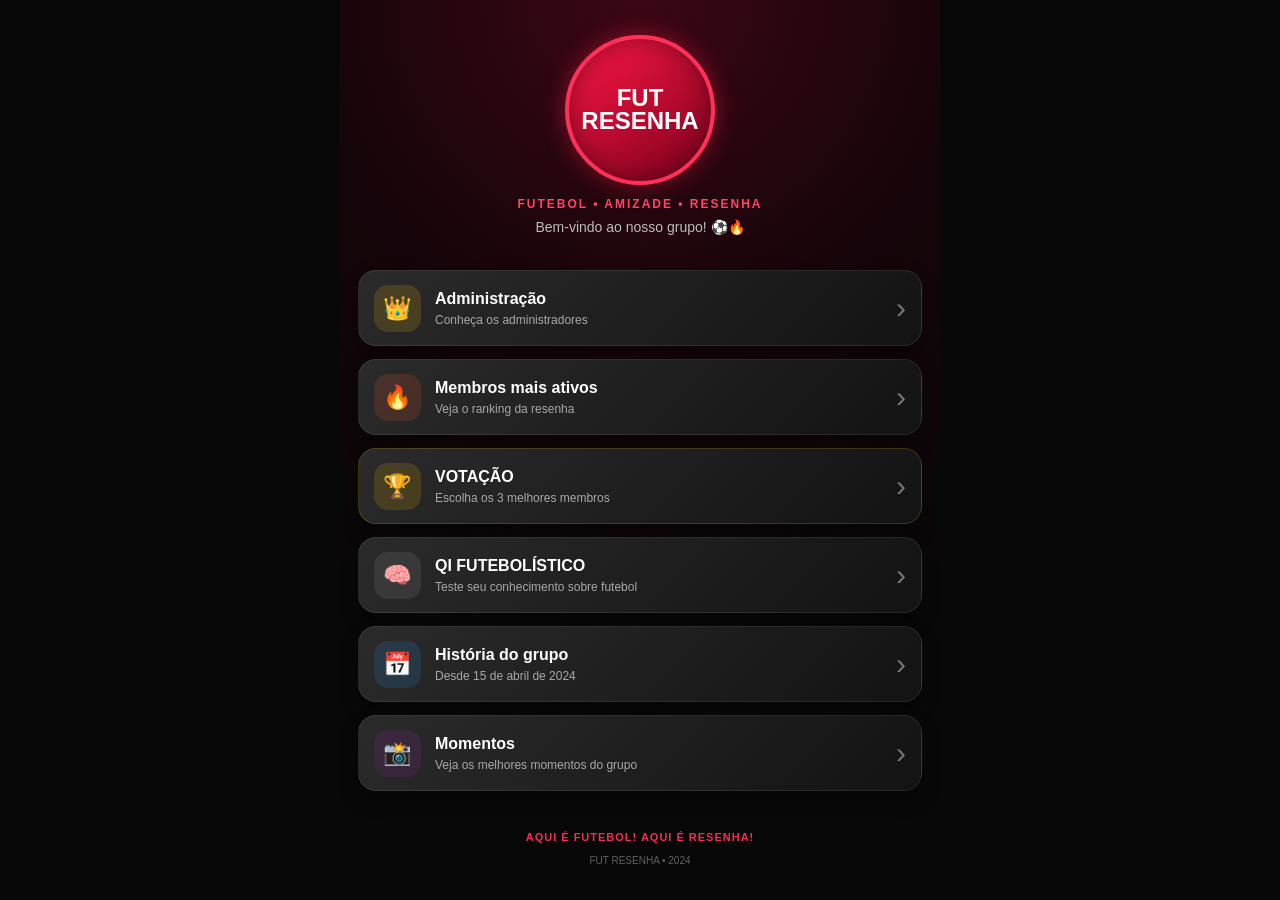
==== qi.html @ e3f07d03 "Create qi.html for QI Futebolistico section Added a new HTML file for the QI Futebolistico section, " ====
<!DOCTYPE html>
<html lang="pt-BR">
<head>
  <meta charset="UTF-8">
  <meta name="viewport" content="width=device-width, initial-scale=1.0">
  <title>FUT RESENHA</title>
  <link rel="stylesheet" href="style.css">
</head>

<body>

<div class="fut-page">

<header class="hero">

  <div class="logo-area">
    <div class="logo-placeholder">
      FUT<br>RESENHA
    </div>
  </div>

  <p class="subtitle">FUTEBOL • AMIZADE • RESENHA</p>

  <p class="welcome">
    Bem-vindo ao nosso grupo! ⚽🔥
  </p>

</header>

<main class="menu">

  <a class="menu-card admin" href="administracao.html">
    <span class="icon">👑</span>

    <div>
      <strong>Administração</strong>
      <small>Conheça os administradores</small>
    </div>

    <span class="arrow">›</span>
  </a>


  <a class="menu-card active" href="ativos.html">
    <span class="icon">🔥</span>

    <div>
      <strong>Membros mais ativos</strong>
      <small>Veja o ranking da resenha</small>
    </div>

    <span class="arrow">›</span>
  </a>


  <a
    class="menu-card voting"
    href="https://docs.google.com/forms/d/e/1FAIpQLSfeVWWFdoKGb5j1BT060ZwXlwQJOsMhaYoPtxOzcRHyYe3UgA/viewform?usp=dialog"
    target="_blank"
    rel="noopener noreferrer"
  >
    <span class="icon">🏆</span>

    <div>
      <strong>VOTAÇÃO</strong>
      <small>Escolha os 3 melhores membros</small>
    </div>

    <span class="arrow">›</span>
  </a>


  <!-- NOVO SISTEMA -->

  <a class="menu-card qi" href="qi.html">

    <span class="icon">🧠</span>

    <div>
      <strong>QI FUTEBOLÍSTICO</strong>
      <small>Teste seu conhecimento sobre futebol</small>
    </div>

    <span class="arrow">›</span>

  </a>


  <a class="menu-card history" href="historia.html">

    <span class="icon">📅</span>

    <div>
      <strong>História do grupo</strong>
      <small>Desde 15 de abril de 2024</small>
    </div>

    <span class="arrow">›</span>

  </a>


  <a class="menu-card moments" href="momentos.html">

    <span class="icon">📸</span>

    <div>
      <strong>Momentos</strong>
      <small>Veja os melhores momentos do grupo</small>
    </div>

    <span class="arrow">›</span>

  </a>

</main>

<footer>

  <strong>AQUI É FUTEBOL! AQUI É RESENHA!</strong>

  <span>FUT RESENHA • 2024</span>

</footer>

</div>

</body>
</html>
---- style.css ----
* {
  box-sizing: border-box;
}

body {
  margin: 0;
  padding: 0;
  background: #080808;
  color: #ffffff;
  font-family: Arial, Helvetica, sans-serif;
}

.fut-page {
  min-height: 100vh;
  width: 100%;
  max-width: 600px;
  margin: 0 auto;
  overflow: hidden;
  background:
    radial-gradient(circle at 50% 0%, #3b0714 0%, #16050a 35%, #080808 70%);
}

/* TOPO */

.hero {
  text-align: center;
  padding: 35px 20px 25px;
}

.logo-area {
  display: flex;
  justify-content: center;
  align-items: center;
  margin-bottom: 12px;
}

.logo-placeholder {
  width: 150px;
  height: 150px;
  border-radius: 50%;
  display: flex;
  justify-content: center;
  align-items: center;
  text-align: center;

  font-size: 24px;
  font-weight: 900;
  line-height: 0.95;

  background: linear-gradient(145deg, #ff1744, #7a001d);
  border: 4px solid #ff3158;
  box-shadow:
    0 0 25px rgba(255, 23, 68, 0.45),
    inset 0 0 25px rgba(0, 0, 0, 0.4);
}

.subtitle {
  margin: 12px 0 5px;
  font-size: 12px;
  font-weight: 800;
  letter-spacing: 2px;
  color: #ff4568;
}

.welcome {
  margin: 8px 0 0;
  font-size: 14px;
  color: #bdbdbd;
}

/* BOTÕES */

.menu {
  display: flex;
  flex-direction: column;
  gap: 13px;
  padding: 10px 18px 25px;
}

.menu-card {
  min-height: 76px;
  display: flex;
  align-items: center;
  gap: 14px;

  padding: 13px 15px;

  text-decoration: none;
  color: #ffffff;

  border-radius: 18px;
  border: 1px solid rgba(255,255,255,0.08);

  background: linear-gradient(
    135deg,
    rgba(45,45,45,0.95),
    rgba(20,20,20,0.95)
  );

  box-shadow: 0 8px 20px rgba(0,0,0,0.3);

  transition: transform 0.15s ease, border-color 0.15s ease;
}

.menu-card:active {
  transform: scale(0.97);
}

.menu-card:hover {
  border-color: rgba(255,255,255,0.2);
}

.icon {
  width: 47px;
  height: 47px;
  flex-shrink: 0;

  display: flex;
  justify-content: center;
  align-items: center;

  border-radius: 14px;

  font-size: 23px;

  background: rgba(255,255,255,0.08);
}

.menu-card div {
  flex: 1;
}

.menu-card strong {
  display: block;
  font-size: 16px;
  margin-bottom: 5px;
}

.menu-card small {
  display: block;
  font-size: 12px;
  color: #a9a9a9;
}

.arrow {
  font-size: 30px;
  color: #777;
}

/* CORES DOS CARDS */

.admin .icon {
  background: rgba(255, 193, 7, 0.15);
}

.active .icon {
  background: rgba(255, 87, 34, 0.15);
}

.voting .icon {
  background: rgba(255, 193, 7, 0.15);
}

.history .icon {
  background: rgba(33, 150, 243, 0.15);
}

.moments .icon {
  background: rgba(156, 39, 176, 0.15);
}

/* RODAPÉ */

footer {
  text-align: center;
  padding: 15px 20px 30px;
}

footer strong {
  display: block;
  font-size: 11px;
  letter-spacing: 1px;
  color: #ff3158;
  margin-bottom: 7px;
}

footer span {
  font-size: 10px;
  color: #666;
}

/* TELAS MUITO PEQUENAS */

@media (max-width: 360px) {

  .hero {
    padding-top: 25px;
  }

  .logo-placeholder {
    width: 125px;
    height: 125px;
    font-size: 20px;
  }

  .menu {
    padding-left: 12px;
    padding-right: 12px;
  }

  .menu-card strong {
    font-size: 14px;
  }
}

/* ================================
RANKING — MEMBROS MAIS ATIVOS
================================ */

.ranking {
width: 100%;
max-width: 600px;
margin: 25px auto;
padding: 0 18px;
box-sizing: border-box;
}

.ranking-card {
display: flex;
align-items: center;
gap: 15px;
background: rgba(255, 255, 255, 0.08);
border: 1px solid rgba(255, 255, 255, 0.12);
border-radius: 18px;
padding: 16px;
margin-bottom: 12px;
color: white;
box-shadow: 0 8px 20px rgba(0, 0, 0, 0.18);
}

.ranking-card.first {
transform: scale(1.02);
}

.position {
font-size: 32px;
min-width: 42px;
text-align: center;
}

.member-info {
display: flex;
flex-direction: column;
gap: 4px;
}

.member-info strong {
font-size: 18px;
}

.member-info small {
font-size: 13px;
opacity: 0.7;
}

.back-button {
display: block;
width: fit-content;
margin: 25px auto;
padding: 12px 20px;
border-radius: 14px;
text-decoration: none;
color: white;
background: rgba(255, 255, 255, 0.1);
border: 1px solid rgba(255, 255, 255, 0.15);
}

.back-button:hover {
background: rgba(255, 255, 255, 0.18);
}

@media (max-width: 480px) {
.ranking {
padding: 0 14px;
}

.ranking-card {
padding: 14px;
}

.position {
font-size: 28px;
}

.member-info strong {
font-size: 17px;
}
}

/* ================================
ADMINISTRAÇÃO
================================ */

.admins {
width: 100%;
max-width: 600px;
margin: 25px auto;
padding: 0 18px;
box-sizing: border-box;
}

.admin-card {
display: flex;
align-items: center;
gap: 15px;
padding: 17px;
margin-bottom: 12px;
border-radius: 18px;

background: rgba(255, 255, 255, 0.08);
border: 1px solid rgba(255, 255, 255, 0.12);

color: white;
box-shadow: 0 8px 20px rgba(0, 0, 0, 0.18);

transition: transform 0.2s ease, background 0.2s ease;
}

.admin-card:hover {
transform: translateY(-2px);
background: rgba(255, 255, 255, 0.13);
}

.admin-icon {
width: 42px;
height: 42px;

display: flex;
align-items: center;
justify-content: center;

border-radius: 50%;
background: rgba(255, 215, 0, 0.12);

font-size: 22px;
}

.admin-card strong {
font-size: 18px;
}

@media (max-width: 480px) {
.admins {
padding: 0 14px;
}

.admin-card {
padding: 14px;
}

.admin-card strong {
font-size: 17px;
}
}

/* ================================
HISTÓRIA DO GRUPO
================================ */

.history-content {
width: 100%;
max-width: 600px;
margin: 25px auto;
padding: 0 18px;
box-sizing: border-box;
}

.history-card {
display: flex;
align-items: flex-start;
gap: 15px;

padding: 18px;
margin-bottom: 14px;

border-radius: 18px;

background: rgba(255, 255, 255, 0.08);
border: 1px solid rgba(255, 255, 255, 0.12);

color: white;

box-shadow: 0 8px 20px rgba(0, 0, 0, 0.18);
}

.history-card.highlight {
align-items: center;
background: rgba(255, 215, 0, 0.10);
border: 1px solid rgba(255, 215, 0, 0.22);
}

.history-card.final {
margin-bottom: 5px;
}

.history-icon {
min-width: 42px;
height: 42px;

display: flex;
align-items: center;
justify-content: center;

border-radius: 50%;

background: rgba(255, 255, 255, 0.08);

font-size: 22px;
}

.history-card h2 {
margin: 0 0 7px;
font-size: 19px;
}

.history-card p {
margin: 0;
line-height: 1.5;
font-size: 15px;
opacity: 0.85;
}

.history-card small {
font-size: 11px;
letter-spacing: 1px;
opacity: 0.65;
}

.history-card.highlight h2 {
margin: 3px 0 0;
font-size: 20px;
}

@media (max-width: 480px) {
.history-content {
padding: 0 14px;
}

.history-card {
padding: 15px;
}

.history-card h2 {
font-size: 18px;
}

.history-card p {
font-size: 14px;
}
}

/* ================================
MELHORIAS VISUAIS — FUT RESENHA
================================ */

.hero {
position: relative;
}

.logo-placeholder {
animation: logoPulse 3s ease-in-out infinite;
}

@keyframes logoPulse {
0%, 100% {
transform: scale(1);
box-shadow:
0 0 25px rgba(255, 23, 68, 0.45),
inset 0 0 25px rgba(0, 0, 0, 0.4);
}

50% {
transform: scale(1.035);
box-shadow:
0 0 38px rgba(255, 23, 68, 0.65),
inset 0 0 25px rgba(0, 0, 0, 0.4);
}
}

.menu-card {
position: relative;
overflow: hidden;
}

.menu-card::before {
content: "";
position: absolute;
top: 0;
left: -100%;
width: 70%;
height: 100%;
background: linear-gradient(
90deg,
transparent,
rgba(255,255,255,0.07),
transparent
);
transition: left 0.5s ease;
}

.menu-card:hover::before {
left: 130%;
}

.menu-card:hover .arrow {
transform: translateX(4px);
color: #ff3158;
}

.arrow {
transition: transform 0.2s ease, color 0.2s ease;
}

.voting {
border-color: rgba(255, 193, 7, 0.18);
}

.voting:hover {
border-color: rgba(255, 193, 7, 0.45);
}

.admin:hover {
border-color: rgba(255, 193, 7, 0.35);
}

.active:hover {
border-color: rgba(255, 87, 34, 0.4);
}

.history:hover {
border-color: rgba(33, 150, 243, 0.4);
}

.moments:hover {
border-color: rgba(156, 39, 176, 0.4);
}

footer {
opacity: 0.95;
}

@media (max-width: 480px) {
.hero {
padding-top: 30px;
}

.welcome {
font-size: 13px;
}

.menu {
gap: 11px;
}

.menu-card {
min-height: 72px;
}
}
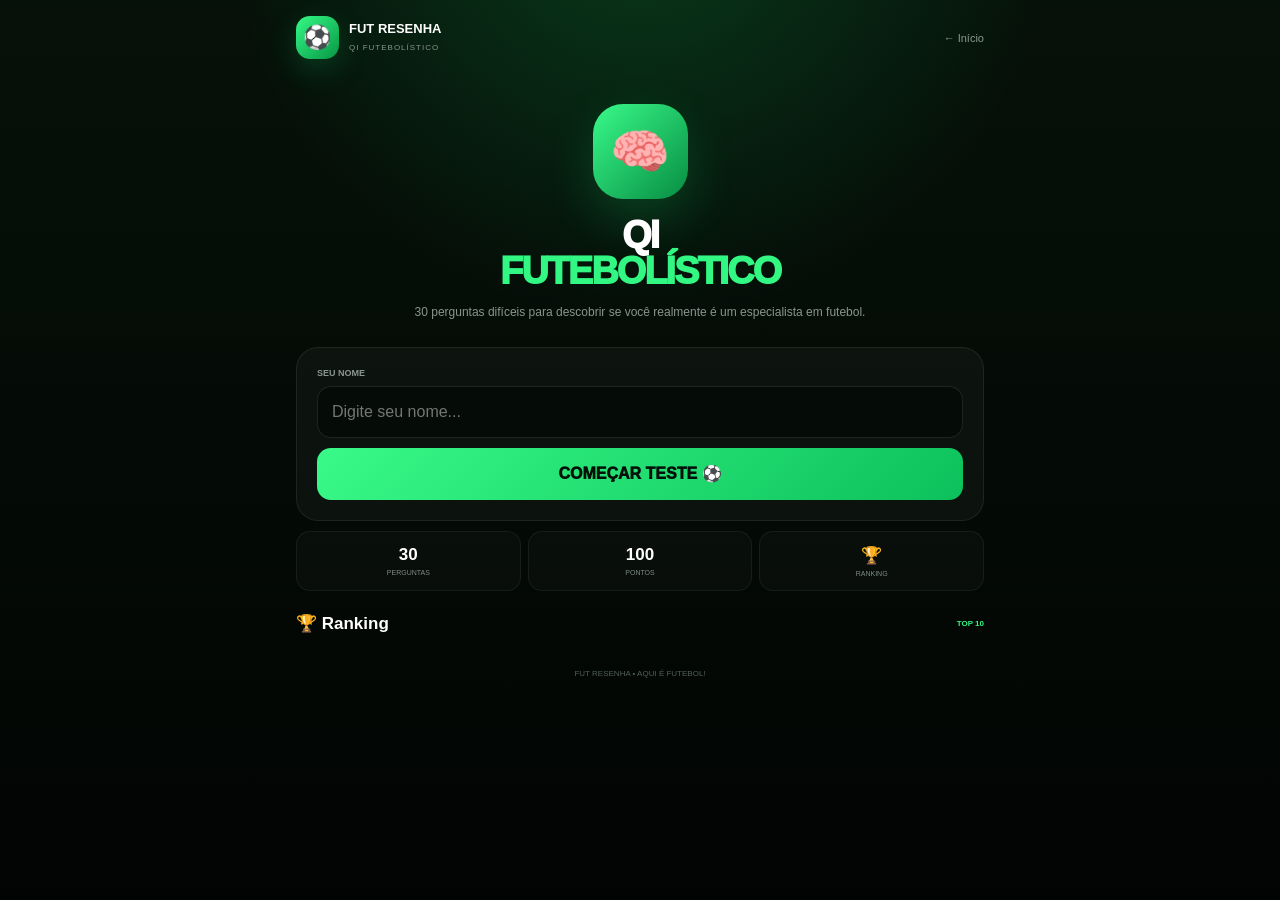
==== commit d24f2692: "Refactor HTML structure and styles for QI page" ====
--- a/qi.html
+++ b/qi.html
@@ -1,129 +1,1255 @@
 <!DOCTYPE html>
 <html lang="pt-BR">
 <head>
-  <meta charset="UTF-8">
-  <meta name="viewport" content="width=device-width, initial-scale=1.0">
-  <title>FUT RESENHA</title>
-  <link rel="stylesheet" href="style.css">
+<meta charset="UTF-8">
+<meta name="viewport" content="width=device-width, initial-scale=1.0">
+<title>QI Futebolístico • FUT RESENHA</title>
+
+<style>
+*{
+  box-sizing:border-box;
+  margin:0;
+  padding:0;
+}
+
+body{
+  font-family:Arial,Helvetica,sans-serif;
+  min-height:100vh;
+  color:#fff;
+  background:
+    radial-gradient(circle at 50% -10%,rgba(20,220,100,.20),transparent 35%),
+    linear-gradient(180deg,#061109,#020403);
+}
+
+button,
+input{
+  font:inherit;
+}
+
+button{
+  cursor:pointer;
+}
+
+.app{
+  width:100%;
+  max-width:720px;
+  min-height:100vh;
+  margin:auto;
+  padding:16px;
+}
+
+.top{
+  display:flex;
+  align-items:center;
+  justify-content:space-between;
+  margin-bottom:20px;
+}
+
+.logo{
+  display:flex;
+  align-items:center;
+  gap:10px;
+}
+
+.logo-icon{
+  width:43px;
+  height:43px;
+  border-radius:14px;
+  display:flex;
+  align-items:center;
+  justify-content:center;
+  background:linear-gradient(135deg,#35f985,#079746);
+  font-size:23px;
+  box-shadow:0 10px 30px rgba(30,240,120,.18);
+}
+
+.logo-text strong{
+  display:block;
+  font-size:13px;
+}
+
+.logo-text small{
+  color:#87958d;
+  font-size:8px;
+  letter-spacing:1px;
+}
+
+.back{
+  color:#8b9991;
+  text-decoration:none;
+  font-size:11px;
+}
+
+.screen{
+  display:none;
+  animation:show .3s ease;
+}
+
+.screen.active{
+  display:block;
+}
+
+@keyframes show{
+  from{
+    opacity:0;
+    transform:translateY(10px);
+  }
+  to{
+    opacity:1;
+    transform:translateY(0);
+  }
+}
+
+.hero{
+  text-align:center;
+  padding:25px 0;
+}
+
+.hero-icon{
+  width:95px;
+  height:95px;
+  margin:auto;
+  border-radius:30px;
+  display:flex;
+  align-items:center;
+  justify-content:center;
+  font-size:48px;
+  background:linear-gradient(135deg,#39fa89,#078d43);
+  box-shadow:0 20px 50px rgba(30,240,120,.18);
+}
+
+.hero h1{
+  font-size:38px;
+  line-height:.95;
+  margin-top:18px;
+  font-weight:1000;
+  letter-spacing:-2px;
+}
+
+.hero h1 span{
+  display:block;
+  color:#32f782;
+}
+
+.hero p{
+  color:#89958e;
+  font-size:12px;
+  line-height:1.55;
+  max-width:480px;
+  margin:14px auto 0;
+}
+
+.card{
+  padding:20px;
+  border-radius:22px;
+  border:1px solid rgba(255,255,255,.08);
+  background:rgba(255,255,255,.035);
+}
+
+.label{
+  display:block;
+  color:#89958e;
+  font-size:9px;
+  font-weight:bold;
+  margin-bottom:8px;
+}
+
+.name-input{
+  width:100%;
+  height:52px;
+  border-radius:14px;
+  border:1px solid rgba(255,255,255,.10);
+  background:#050b07;
+  color:white;
+  padding:0 14px;
+  outline:none;
+}
+
+.name-input:focus{
+  border-color:#32f782;
+}
+
+.primary{
+  width:100%;
+  height:52px;
+  margin-top:10px;
+  border:0;
+  border-radius:14px;
+  background:linear-gradient(135deg,#39fa89,#0cc15b);
+  color:#031008;
+  font-weight:1000;
+}
+
+.secondary{
+  width:100%;
+  height:48px;
+  margin-top:9px;
+  border:1px solid rgba(255,255,255,.09);
+  border-radius:14px;
+  background:rgba(255,255,255,.035);
+  color:white;
+  font-weight:bold;
+}
+
+.features{
+  display:grid;
+  grid-template-columns:repeat(3,1fr);
+  gap:7px;
+  margin-top:10px;
+}
+
+.feature{
+  text-align:center;
+  padding:13px 4px;
+  border-radius:14px;
+  background:rgba(255,255,255,.025);
+  border:1px solid rgba(255,255,255,.06);
+}
+
+.feature strong{
+  display:block;
+  font-size:17px;
+}
+
+.feature span{
+  display:block;
+  color:#7f8d85;
+  font-size:7px;
+  margin-top:4px;
+}
+
+.title-row{
+  display:flex;
+  justify-content:space-between;
+  align-items:center;
+  margin:22px 0 10px;
+}
+
+.title-row h2{
+  font-size:17px;
+}
+
+.title-row span{
+  color:#32f782;
+  font-size:8px;
+  font-weight:bold;
+}
+
+.ranking{
+  display:grid;
+  gap:7px;
+}
+
+.rank{
+  display:grid;
+  grid-template-columns:38px 1fr auto;
+  align-items:center;
+  gap:9px;
+  padding:10px;
+  border:1px solid rgba(255,255,255,.07);
+  border-radius:14px;
+  background:rgba(255,255,255,.025);
+}
+
+.rank-position{
+  width:32px;
+  height:32px;
+  border-radius:10px;
+  background:rgba(255,255,255,.06);
+  display:flex;
+  align-items:center;
+  justify-content:center;
+  font-weight:bold;
+}
+
+.rank-name{
+  font-size:12px;
+  font-weight:bold;
+  overflow:hidden;
+  white-space:nowrap;
+  text-overflow:ellipsis;
+}
+
+.rank-score{
+  color:#32f782;
+  font-size:12px;
+  font-weight:1000;
+}
+
+.empty{
+  padding:20px;
+  text-align:center;
+  color:#78857e;
+  font-size:10px;
+  border:1px dashed rgba(255,255,255,.10);
+  border-radius:14px;
+}
+
+.quiz-header{
+  display:flex;
+  justify-content:space-between;
+  align-items:center;
+  margin-bottom:8px;
+}
+
+.question-count{
+  font-size:11px;
+  font-weight:bold;
+}
+
+.timer{
+  color:#32f782;
+  background:rgba(50,247,130,.07);
+  padding:7px 10px;
+  border-radius:9px;
+  font-size:11px;
+  font-weight:bold;
+}
+
+.progress-bg{
+  height:6px;
+  border-radius:99px;
+  background:rgba(255,255,255,.07);
+  overflow:hidden;
+}
+
+.progress{
+  height:100%;
+  width:0;
+  background:#32f782;
+  transition:.3s;
+}
+
+.question-card{
+  margin-top:14px;
+  padding:20px;
+  border-radius:22px;
+  border:1px solid rgba(255,255,255,.08);
+  background:linear-gradient(145deg,#0b1710,#061009);
+}
+
+.category{
+  display:inline-block;
+  color:#32f782;
+  background:rgba(50,247,130,.07);
+  border-radius:8px;
+  padding:6px 8px;
+  font-size:8px;
+  font-weight:bold;
+  letter-spacing:.7px;
+  margin-bottom:13px;
+}
+
+.question{
+  font-size:21px;
+  line-height:1.3;
+}
+
+.answers{
+  display:grid;
+  gap:8px;
+  margin-top:19px;
+}
+
+.answer{
+  width:100%;
+  display:flex;
+  align-items:center;
+  gap:9px;
+  text-align:left;
+  border:1px solid rgba(255,255,255,.08);
+  background:rgba(255,255,255,.025);
+  color:white;
+  border-radius:13px;
+  padding:12px;
+  font-size:12px;
+  line-height:1.35;
+}
+
+.answer.selected{
+  border-color:#32f782;
+  background:rgba(50,247,130,.10);
+}
+
+.letter{
+  width:28px;
+  height:28px;
+  flex:none;
+  display:flex;
+  align-items:center;
+  justify-content:center;
+  border-radius:9px;
+  background:rgba(255,255,255,.07);
+  font-weight:bold;
+}
+
+.selected .letter{
+  background:#32f782;
+  color:#031008;
+}
+
+.navigation{
+  display:grid;
+  grid-template-columns:1fr 1.4fr;
+  gap:8px;
+  margin-top:9px;
+}
+
+.nav{
+  height:48px;
+  border-radius:13px;
+  border:1px solid rgba(255,255,255,.08);
+  background:rgba(255,255,255,.035);
+  color:white;
+  font-weight:bold;
+  font-size:11px;
+}
+
+.nav.next{
+  border:0;
+  background:#32f782;
+  color:#031008;
+}
+
+.nav:disabled{
+  opacity:.3;
+}
+
+.result-icon{
+  width:90px;
+  height:90px;
+  margin:25px auto 15px;
+  border-radius:28px;
+  display:flex;
+  align-items:center;
+  justify-content:center;
+  font-size:43px;
+  background:linear-gradient(135deg,#39fa89,#078d43);
+}
+
+.result{
+  text-align:center;
+}
+
+.result h1{
+  font-size:29px;
+}
+
+.result p{
+  color:#89958e;
+  font-size:11px;
+  margin-top:6px;
+}
+
+.score-card{
+  margin-top:18px;
+  text-align:center;
+  padding:24px;
+  border-radius:22px;
+  border:1px solid rgba(50,247,130,.12);
+  background:rgba(50,247,130,.035);
+}
+
+.score-label{
+  color:#87938c;
+  font-size:8px;
+  letter-spacing:1px;
+}
+
+.score{
+  color:#32f782;
+  font-size:70px;
+  font-weight:1000;
+  line-height:1;
+  margin:7px 0;
+}
+
+.level{
+  display:inline-block;
+  padding:7px 11px;
+  border-radius:20px;
+  color:#32f782;
+  background:rgba(50,247,130,.08);
+  font-size:9px;
+  font-weight:bold;
+}
+
+.result-stats{
+  display:grid;
+  grid-template-columns:repeat(3,1fr);
+  gap:7px;
+  margin-top:8px;
+}
+
+.result-stat{
+  text-align:center;
+  padding:12px 4px;
+  border-radius:13px;
+  border:1px solid rgba(255,255,255,.06);
+  background:rgba(255,255,255,.025);
+}
+
+.result-stat strong{
+  display:block;
+  font-size:17px;
+}
+
+.result-stat span{
+  color:#7f8c85;
+  font-size:7px;
+}
+
+.footer{
+  text-align:center;
+  color:#526058;
+  font-size:8px;
+  margin-top:25px;
+}
+
+.toast{
+  position:fixed;
+  left:50%;
+  bottom:18px;
+  transform:translate(-50%,120px);
+  transition:.3s;
+  background:#132019;
+  border:1px solid rgba(50,247,130,.2);
+  border-radius:12px;
+  padding:11px 14px;
+  font-size:10px;
+  z-index:50;
+}
+
+.toast.show{
+  transform:translate(-50%,0);
+}
+</style>
 </head>
 
 <body>
 
-<div class="fut-page">
-
-<header class="hero">
-
-  <div class="logo-area">
-    <div class="logo-placeholder">
-      FUT<br>RESENHA
-    </div>
-  </div>
-
-  <p class="subtitle">FUTEBOL • AMIZADE • RESENHA</p>
-
-  <p class="welcome">
-    Bem-vindo ao nosso grupo! ⚽🔥
-  </p>
-
-</header>
-
-<main class="menu">
-
-  <a class="menu-card admin" href="administracao.html">
-    <span class="icon">👑</span>
-
-    <div>
-      <strong>Administração</strong>
-      <small>Conheça os administradores</small>
-    </div>
-
-    <span class="arrow">›</span>
-  </a>
-
-
-  <a class="menu-card active" href="ativos.html">
-    <span class="icon">🔥</span>
-
-    <div>
-      <strong>Membros mais ativos</strong>
-      <small>Veja o ranking da resenha</small>
-    </div>
-
-    <span class="arrow">›</span>
-  </a>
-
-
-  <a
-    class="menu-card voting"
-    href="https://docs.google.com/forms/d/e/1FAIpQLSfeVWWFdoKGb5j1BT060ZwXlwQJOsMhaYoPtxOzcRHyYe3UgA/viewform?usp=dialog"
-    target="_blank"
-    rel="noopener noreferrer"
-  >
-    <span class="icon">🏆</span>
-
-    <div>
-      <strong>VOTAÇÃO</strong>
-      <small>Escolha os 3 melhores membros</small>
-    </div>
-
-    <span class="arrow">›</span>
-  </a>
-
-
-  <!-- NOVO SISTEMA -->
-
-  <a class="menu-card qi" href="qi.html">
-
-    <span class="icon">🧠</span>
-
-    <div>
-      <strong>QI FUTEBOLÍSTICO</strong>
-      <small>Teste seu conhecimento sobre futebol</small>
-    </div>
-
-    <span class="arrow">›</span>
-
-  </a>
-
-
-  <a class="menu-card history" href="historia.html">
-
-    <span class="icon">📅</span>
-
-    <div>
-      <strong>História do grupo</strong>
-      <small>Desde 15 de abril de 2024</small>
-    </div>
-
-    <span class="arrow">›</span>
-
-  </a>
-
-
-  <a class="menu-card moments" href="momentos.html">
-
-    <span class="icon">📸</span>
-
-    <div>
-      <strong>Momentos</strong>
-      <small>Veja os melhores momentos do grupo</small>
-    </div>
-
-    <span class="arrow">›</span>
-
-  </a>
-
-</main>
-
-<footer>
-
-  <strong>AQUI É FUTEBOL! AQUI É RESENHA!</strong>
-
-  <span>FUT RESENHA • 2024</span>
-
-</footer>
-
-</div>
-
-</body>
-</html>
+<div class="app">
+
+<div class="top">
+
+<div class="logo">
+
+<div class="logo-icon">⚽</div>
+
+<div class="logo-text">
+<strong>FUT RESENHA</strong>
+<small>QI FUTEBOLÍSTICO</small>
+</div>
+
+</div>
+
+<a class="back" href="index.html">← Início</a>
+
+</div>
+
+
+<!-- INÍCIO -->
+
+<section id="home" class="screen active">
+
+<div class="hero">
+
+<div class="hero-icon">🧠</div>
+
+<h1>
+QI
+<span>FUTEBOLÍSTICO</span>
+</h1>
+
+<p>
+30 perguntas difíceis para descobrir se você realmente
+é um especialista em futebol.
+</p>
+
+</div>
+
+<div class="card">
+
+<label class="label">
+SEU NOME
+</label>
+
+<input
+id="nameInput"
+class="name-input"
+maxlength="25"
+placeholder="Digite seu nome..."
+autocomplete="off"
+>
+
+<button id="startBtn" class="primary">
+COMEÇAR TESTE ⚽
+</button>
+
+</div>
+
+<div class="features">
+
+<div class="feature">
+<strong>30</strong>
+<span>PERGUNTAS</span>
+</div>
+
+<div class="feature">
+<strong>100</strong>
+<span>PONTOS</span>
+</div>
+
+<div class="feature">
+<strong>🏆</strong>
+<span>RANKING</span>
+</div>
+
+</div>
+
+<div class="title-row">
+
+<h2>🏆 Ranking</h2>
+
+<span>TOP 10</span>
+
+</div>
+
+<div id="homeRanking" class="ranking"></div>
+
+<div class="footer">
+FUT RESENHA • AQUI É FUTEBOL!
+</div>
+
+</section>
+
+
+<!-- TESTE -->
+
+<section id="quiz" class="screen">
+
+<div class="quiz-header">
+
+<div id="questionNumber" class="question-count">
+PERGUNTA 1/30
+</div>
+
+<div id="timer" class="timer">
+00:00
+</div>
+
+</div>
+
+<div class="progress-bg">
+<div id="progress" class="progress"></div>
+</div>
+
+<div class="question-card">
+
+<div id="category" class="category">
+HISTÓRIA
+</div>
+
+<h2 id="question" class="question">
+Carregando...
+</h2>
+
+<div id="answers" class="answers"></div>
+
+</div>
+
+<div class="navigation">
+
+<button id="prevBtn" class="nav">
+← VOLTAR
+</button>
+
+<button id="nextBtn" class="nav next">
+PRÓXIMA →
+</button>
+
+</div>
+
+</section>
+
+
+<!-- RESULTADO -->
+
+<section id="result" class="screen">
+
+<div class="result">
+
+<div class="result-icon">
+🏆
+</div>
+
+<h1>Teste concluído!</h1>
+
+<p id="resultName"></p>
+
+</div>
+
+<div class="score-card">
+
+<div class="score-label">
+SUA PONTUAÇÃO
+</div>
+
+<div id="score" class="score">
+0
+</div>
+
+<div id="level" class="level">
+-
+</div>
+
+</div>
+
+<div class="result-stats">
+
+<div class="result-stat">
+<strong id="correct">0</strong>
+<span>ACERTOS</span>
+</div>
+
+<div class="result-stat">
+<strong id="wrong">0</strong>
+<span>ERROS</span>
+</div>
+
+<div class="result-stat">
+<strong id="resultTime">00:00</strong>
+<span>TEMPO</span>
+</div>
+
+</div>
+
+<div class="title-row">
+
+<h2>🏆 Ranking</h2>
+
+<span>TOP 10</span>
+
+</div>
+
+<div id="resultRanking" class="ranking"></div>
+
+<button id="againBtn" class="primary">
+JOGAR NOVAMENTE
+</button>
+
+<button id="homeBtn" class="secondary">
+VOLTAR AO INÍCIO
+</button>
+
+</section>
+
+</div>
+
+<div id="toast" class="toast"></div>
+
+
+<script>
+
+const questions = [
+
+{
+category:"COPA DO MUNDO",
+question:"Qual seleção foi a primeira a conquistar uma Copa do Mundo fora de seu continente?",
+answers:["Brasil","Argentina","Uruguai","Itália"],
+correct:0
+},
+
+{
+category:"COPA DO MUNDO",
+question:"Quem marcou o famoso gol conhecido como 'Mão de Deus' na Copa de 1986?",
+answers:["Pelé","Diego Maradona","Gabriel Batistuta","Jorge Valdano"],
+correct:1
+},
+
+{
+category:"COPA DO MUNDO",
+question:"Quem foi o artilheiro da Copa do Mundo de 2002?",
+answers:["Rivaldo","Ronaldo","Miroslav Klose","Christian Vieri"],
+correct:1
+},
+
+{
+category:"COPA DO MUNDO",
+question:"Qual seleção eliminou o Brasil nas quartas de final da Copa de 2006?",
+answers:["Itália","França","Alemanha","Portugal"],
+correct:1
+},
+
+{
+category:"COPA DO MUNDO",
+question:"Qual jogador marcou dois gols na final da Copa do Mundo de 1998?",
+answers:["Zinedine Zidane","Ronaldo","Thierry Henry","Patrick Vieira"],
+correct:0
+},
+
+{
+category:"COPA DO MUNDO",
+question:"Qual seleção perdeu a final da Copa de 1974?",
+answers:["Argentina","Holanda","Itália","Brasil"],
+correct:1
+},
+
+{
+category:"CHAMPIONS LEAGUE",
+question:"Qual clube venceu a primeira edição da Copa dos Campeões da Europa?",
+answers:["Real Madrid","Milan","Benfica","Barcelona"],
+correct:0
+},
+
+{
+category:"CHAMPIONS LEAGUE",
+question:"Quem marcou o famoso voleio na final da Champions League de 2002?",
+answers:["Luís Figo","Zinedine Zidane","Raúl","Roberto Carlos"],
+correct:1
+},
+
+{
+category:"CHAMPIONS LEAGUE",
+question:"Qual clube venceu a Champions League de 1999 após virar contra o Bayern?",
+answers:["Manchester United","Liverpool","Arsenal","Chelsea"],
+correct:0
+},
+
+{
+category:"CHAMPIONS LEAGUE",
+question:"Quem era o treinador do Porto campeão europeu em 2004?",
+answers:["José Mourinho","Carlo Ancelotti","Rafael Benítez","Fabio Capello"],
+correct:0
+},
+
+{
+category:"CHAMPIONS LEAGUE",
+question:"Qual clube venceu a Champions League de 1993?",
+answers:["Milan","Olympique de Marseille","Barcelona","Ajax"],
+correct:1
+},
+
+{
+category:"CHAMPIONS LEAGUE",
+question:"Qual jogador marcou o gol do título do Real Madrid na final de 2014?",
+answers:["Cristiano Ronaldo","Gareth Bale","Sergio Ramos","Marcelo"],
+correct:1
+},
+
+{
+category:"BRASIL",
+question:"Qual clube brasileiro conquistou a Libertadores de 1981?",
+answers:["Flamengo","Grêmio","Cruzeiro","Santos"],
+correct:0
+},
+
+{
+category:"BRASIL",
+question:"Qual clube conquistou a Libertadores de 1992?",
+answers:["São Paulo","Santos","Flamengo","Vasco"],
+correct:0
+},
+
+{
+category:"BRASIL",
+question:"Qual clube venceu o Mundial Interclubes de 1983?",
+answers:["Flamengo","Grêmio","Santos","São Paulo"],
+correct:1
+},
+
+{
+category:"BRASIL",
+question:"Quem marcou os dois gols do Flamengo na final da Libertadores de 2019?",
+answers:["Bruno Henrique","Gabigol","Arrascaeta","Everton Ribeiro"],
+correct:1
+},
+
+{
+category:"BRASIL",
+question:"Qual clube brasileiro revelou Neymar?",
+answers:["Santos","São Paulo","Flamengo","Corinthians"],
+correct:0
+},
+
+{
+category:"BRASIL",
+question:"Qual clube é conhecido como 'Imortal Tricolor'?",
+answers:["Grêmio","Internacional","São Paulo","Fluminense"],
+correct:0
+},
+
+{
+category:"CRAQUES",
+question:"Qual jogador recebeu o apelido de 'La Saeta Rubia'?",
+answers:["Alfredo Di Stéfano","Ferenc Puskás","Johan Cruyff","Eusébio"],
+correct:0
+},
+
+{
+category:"CRAQUES",
+question:"Qual goleiro ganhou a Bola de Ouro em 1963?",
+answers:["Gordon Banks","Lev Yashin","Dino Zoff","Sepp Maier"],
+correct:1
+},
+
+{
+category:"CRAQUES",
+question:"Quem venceu a Bola de Ouro de 1994?",
+answers:["Romário","Roberto Baggio","Hristo Stoichkov","George Weah"],
+correct:1
+},
+
+{
+category:"CRAQUES",
+question:"Qual jogador holandês é considerado um dos principais símbolos do Futebol Total?",
+answers:["Marco van Basten","Johan Cruyff","Ruud Gullit","Dennis Bergkamp"],
+correct:1
+},
+
+{
+category:"CRAQUES",
+question:"Qual brasileiro ganhou a Bola de Ouro em 2007?",
+answers:["Kaká","Ronaldinho","Ronaldo","Robinho"],
+correct:0
+},
+
+{
+category:"TÁTICA",
+question:"O que caracteriza uma formação 4-3-3?",
+answers:[
+"4 defensores, 3 meio-campistas e 3 atacantes",
+"3 defensores, 4 meio-campistas e 3 atacantes",
+"4 defensores, 4 meio-campistas e 2 atacantes",
+"3 defensores, 3 meio-campistas e 4 atacantes"
+],
+correct:0
+},
+
+{
+category:"TÁTICA",
+question:"O que significa jogar em bloco baixo?",
+answers:[
+"Manter a equipe muito próxima do ataque",
+"Manter a estrutura defensiva mais recuada",
+"Pressionar sempre no campo adversário",
+"Utilizar três zagueiros"
+],
+correct:1
+},
+
+{
+category:"TÁTICA",
+question:"O que é uma transição ofensiva?",
+answers:[
+"Passar do ataque para a defesa",
+"Recuperar a bola e iniciar rapidamente o ataque",
+"Fazer uma substituição ofensiva",
+"Trocar o centroavante pelo ponta"
+],
+correct:1
+},
+
+{
+category:"TÁTICA",
+question:"Na marcação por zona, o que o defensor prioriza?",
+answers:[
+"Seguir exclusivamente um adversário",
+"Proteger determinada região do campo",
+"Ficar sempre próximo do goleiro",
+"Marcar somente jogadores sem bola"
+],
+correct:1
+},
+
+{
+category:"REGRAS",
+question:"Qual é a distância da marca do pênalti até a linha de gol?",
+answers:["9,15 m","10 m","11 m","12 m"],
+correct:2
+},
+
+{
+category:"REGRAS",
+question:"Quantos metros tem o raio do círculo central?",
+answers:["6,15 m","9,15 m","10 m","11 m"],
+correct:1
+},
+
+{
+category:"REGRAS",
+question:"Um jogador expulso pode participar da disputa de pênaltis?",
+answers:[
+"Sim, se o jogo terminar empatado",
+"Não",
+"Somente se for goleiro",
+"Somente se o treinador autorizar"
+],
+correct:1
+},
+
+{
+category:"FUTEBOL MUNDIAL",
+question:"Qual clube italiano é conhecido como 'La Vecchia Signora'?",
+answers:["Milan","Inter de Milão","Juventus","Roma"],
+correct:2
+}
+
+];
+
+
+let currentQuestion=0;
+let playerAnswers=[];
+let playerName="";
+let startTime=0;
+let timerInterval=null;
+
+
+const home=document.getElementById("home");
+const quiz=document.getElementById("quiz");
+const result=document.getElementById("result");
+
+
+function showScreen(screen){
+
+home.classList.remove("active");
+quiz.classList.remove("active");
+result.classList.remove("active");
+
+screen.classList.add("active");
+
+window.scrollTo(0,0);
+
+}
+
+
+function startQuiz(){
+
+const input=document.getElementById("nameInput");
+
+playerName=input.value.trim();
+
+if(!playerName){
+
+showToast("Digite seu nome primeiro!");
+
+return;
+
+}
+
+currentQuestion=0;
+
+playerAnswers=new Array(questions.length).fill(null);
+
+startTime=Date.now();
+
+clearInterval(timerInterval);
+
+timerInterval=setInterval(updateTimer,1000);
+
+showScreen(quiz);
+
+renderQuestion();
+
+}
+
+
+function renderQuestion(){
+
+const q=questions[currentQuestion];
+
+document.getElementById("questionNumber").textContent=
+"PERGUNTA "+(currentQuestion+1)+"/30";
+
+document.getElementById("category").textContent=
+q.category;
+
+document.getElementById("question").textContent=
+q.question;
+
+document.getElementById("progress").style.width=
+((currentQuestion+1)/30*100)+"%";
+
+const answersContainer=
+document.getElementById("answers");
+
+answersContainer.innerHTML="";
+
+const letters=["A","B","C","D"];
+
+q.answers.forEach(function(answer,index){
+
+const button=document.createElement("button");
+
+button.className="answer";
+
+if(playerAnswers[currentQuestion]===index){
+
+button.classList.add("selected");
+
+}
+
+const letter=document.createElement("span");
+
+letter.className="letter";
+
+letter.textContent=letters[index];
+
+const text=document.createElement("span");
+
+text.textContent=answer;
+
+button.appendChild(letter);
+
+button.appendChild(text);
+
+button.addEventListener("click",function(){
+
+playerAnswers[currentQuestion]=index;
+
+renderQuestion();
+
+});
+
+answersContainer.appendChild(button);
+
+});
+
+
+document.getElementById("prevBtn").disabled=
+currentQuestion===0;
+
+document.getElementById("nextBtn").textContent=
+currentQuestion===29
+?"FINALIZAR 🏆"
+:"PRÓXIMA →";
+
+}
+
+
+function nextQuestion(){
+
+if(playerAnswers[currentQuestion]===null){
+
+showToast("Escolha uma resposta!");
+
+return;
+
+}
+
+if(currentQuestion===29){
+
+finishQuiz();
+
+return;
+
+}
+
+currentQuestion++;
+
+renderQuestion();
+
+}
+
+
+function previousQuestion(){
+
+if(currentQuestion>0){
+
+currentQuestion--;
+
+renderQuestion();
+
+}
+
+}
+
+
+function updateTimer(){
+
+const elapsed=
+Math.floor((Date.now()-startTime)/1000);
+
+document.getElementById("timer").textContent=
+formatTime(elapsed);
+
+}
+
+
+function formatTime(seconds){
+
+const minutes=
+Math.floor(seconds/60)
+.toString()
+.padStart(2,"0");
+
+const secs=
+(seconds%60)
+.toString()
+.padStart(2,"0");
+
+return minutes+":"+secs;
+
+}
+
+
+function finishQuiz(){
+
+clearInterval(timerInterval);
+
+let correct=0;
+
+questions.forEach(function(question,index){
+
+if(playerAnswers[index]===question.correct){
+
+correct++;
+
+}
+
+});
+
+const wrong=30-correct;
+
+const score=Math.round((correct/30)*100);
+
+const time=
+Math.floor((Date.now()-startTime)/1000);
+
+saveRanking({
+name:playerName,
+score:score,
+time:time
+});
+
+
+document.getElementById("resultName").textContent=
+playerName+" — resultado final";
+
+document.getElementById("score").textContent=
+score;
+
+document.getElementById("correct").textContent=
+correct;
+
+document.getElementById("wrong").textContent=
+wrong;
+
+document.getElementById("resultTime").textContent=
+formatTime(time);
+
+document.getElementById("level").textContent=
+getLevel(score);
+
+renderRanking(
+document.getElementById("resultRanking")
+);
+
+showScreen(result);
+
+}
+
+
+function getLevel(score){
+
+if(score>=9
